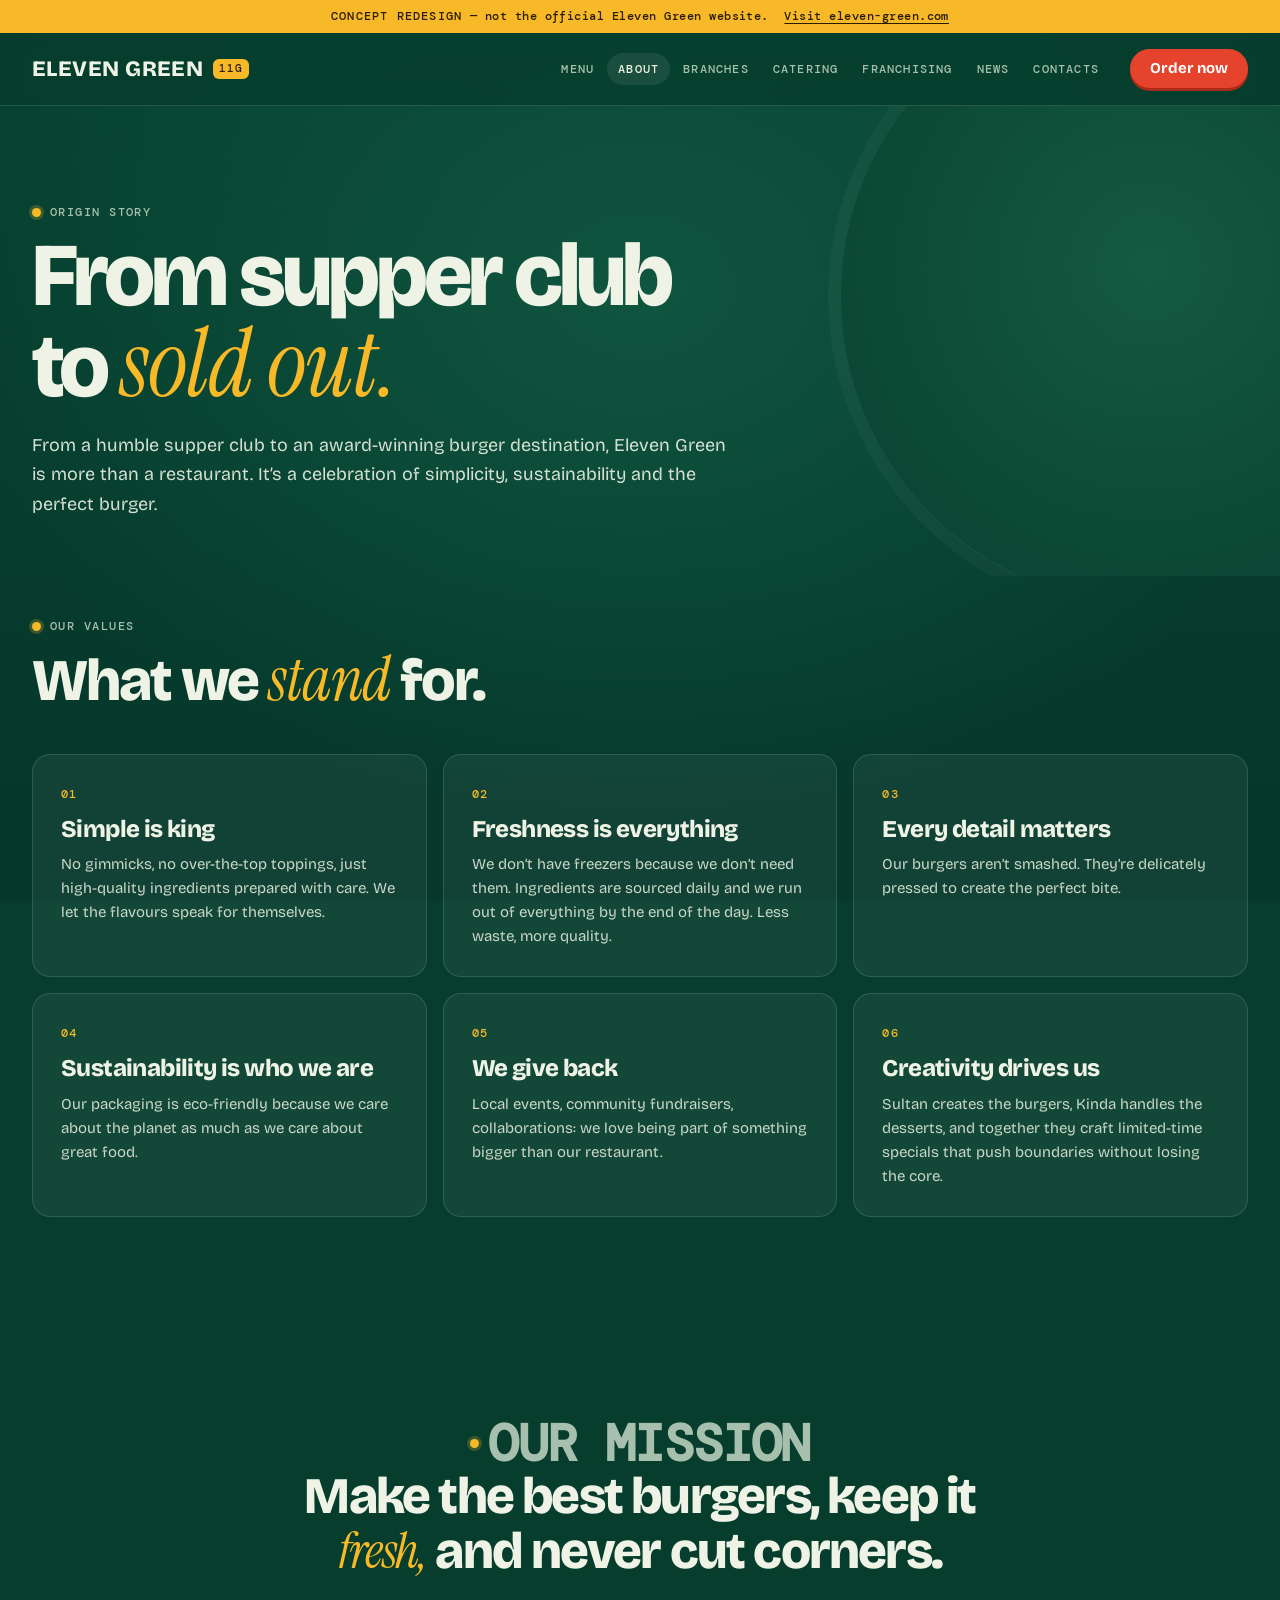
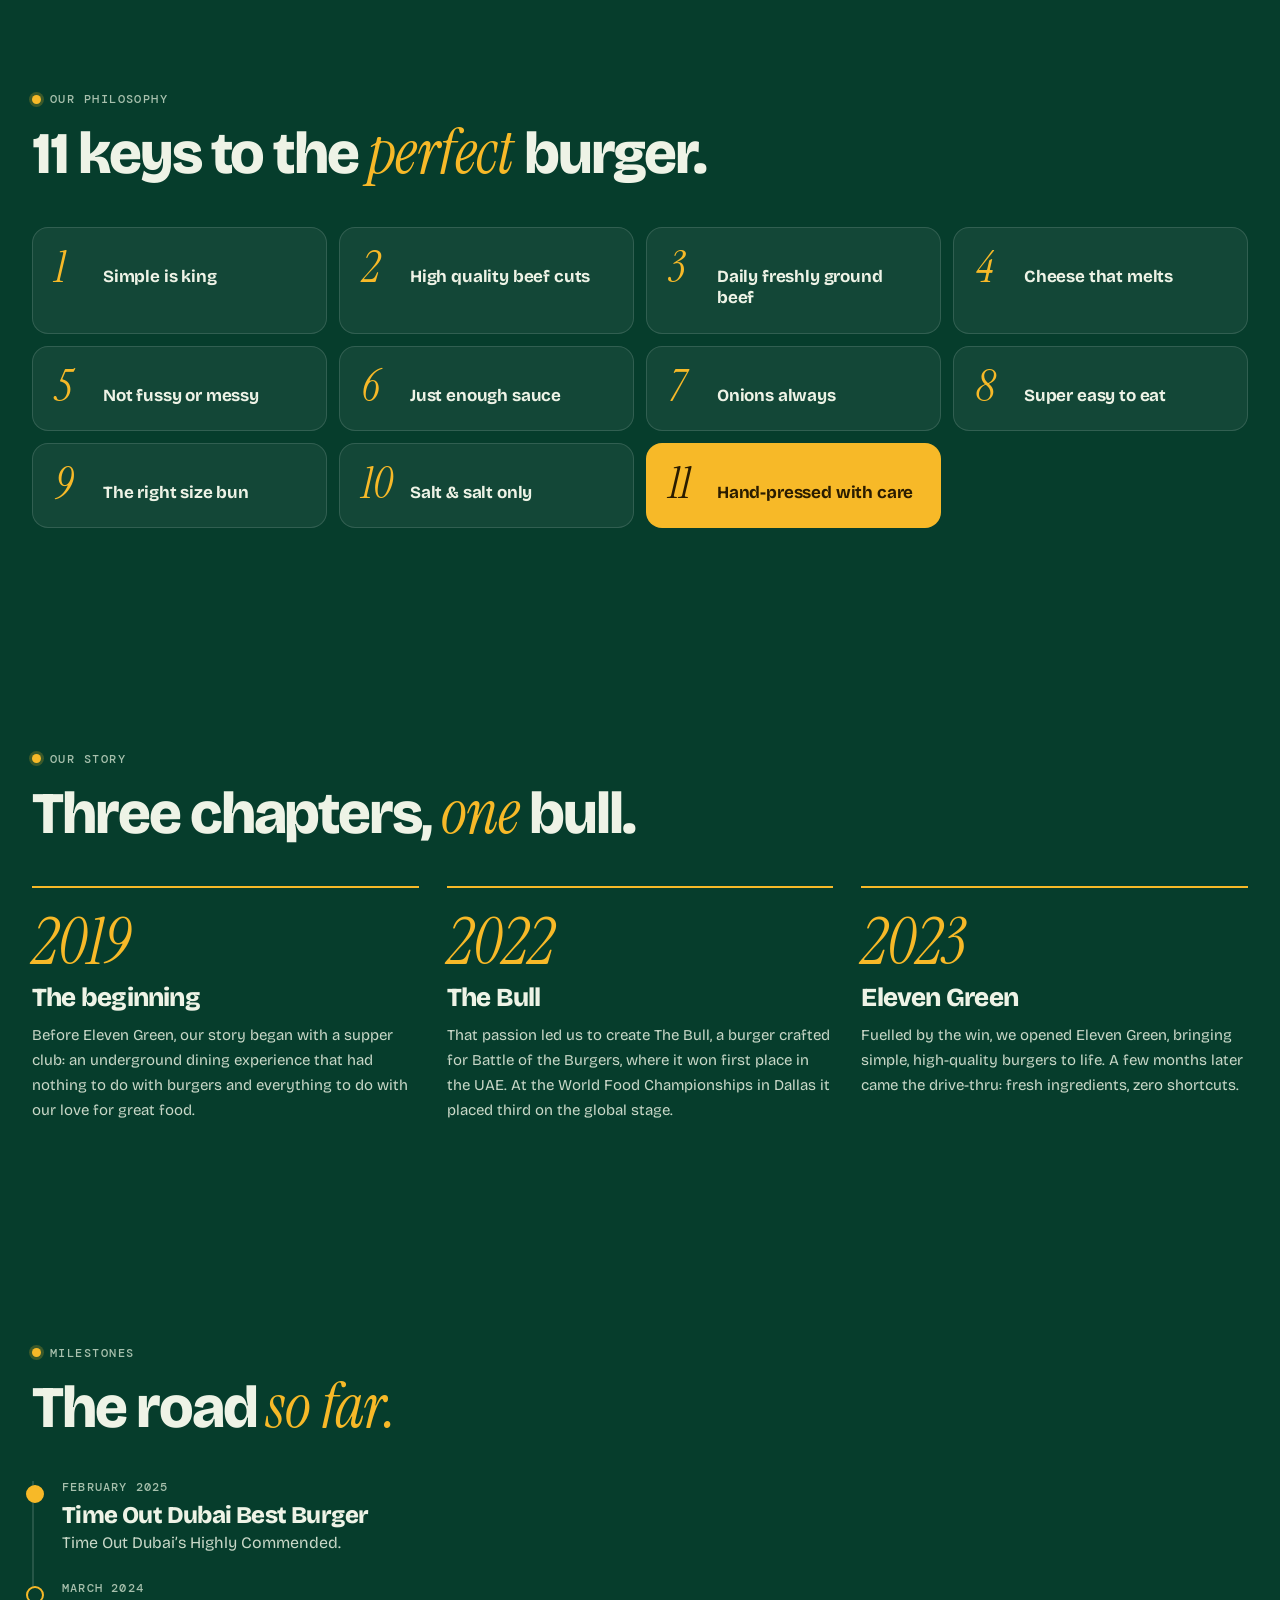
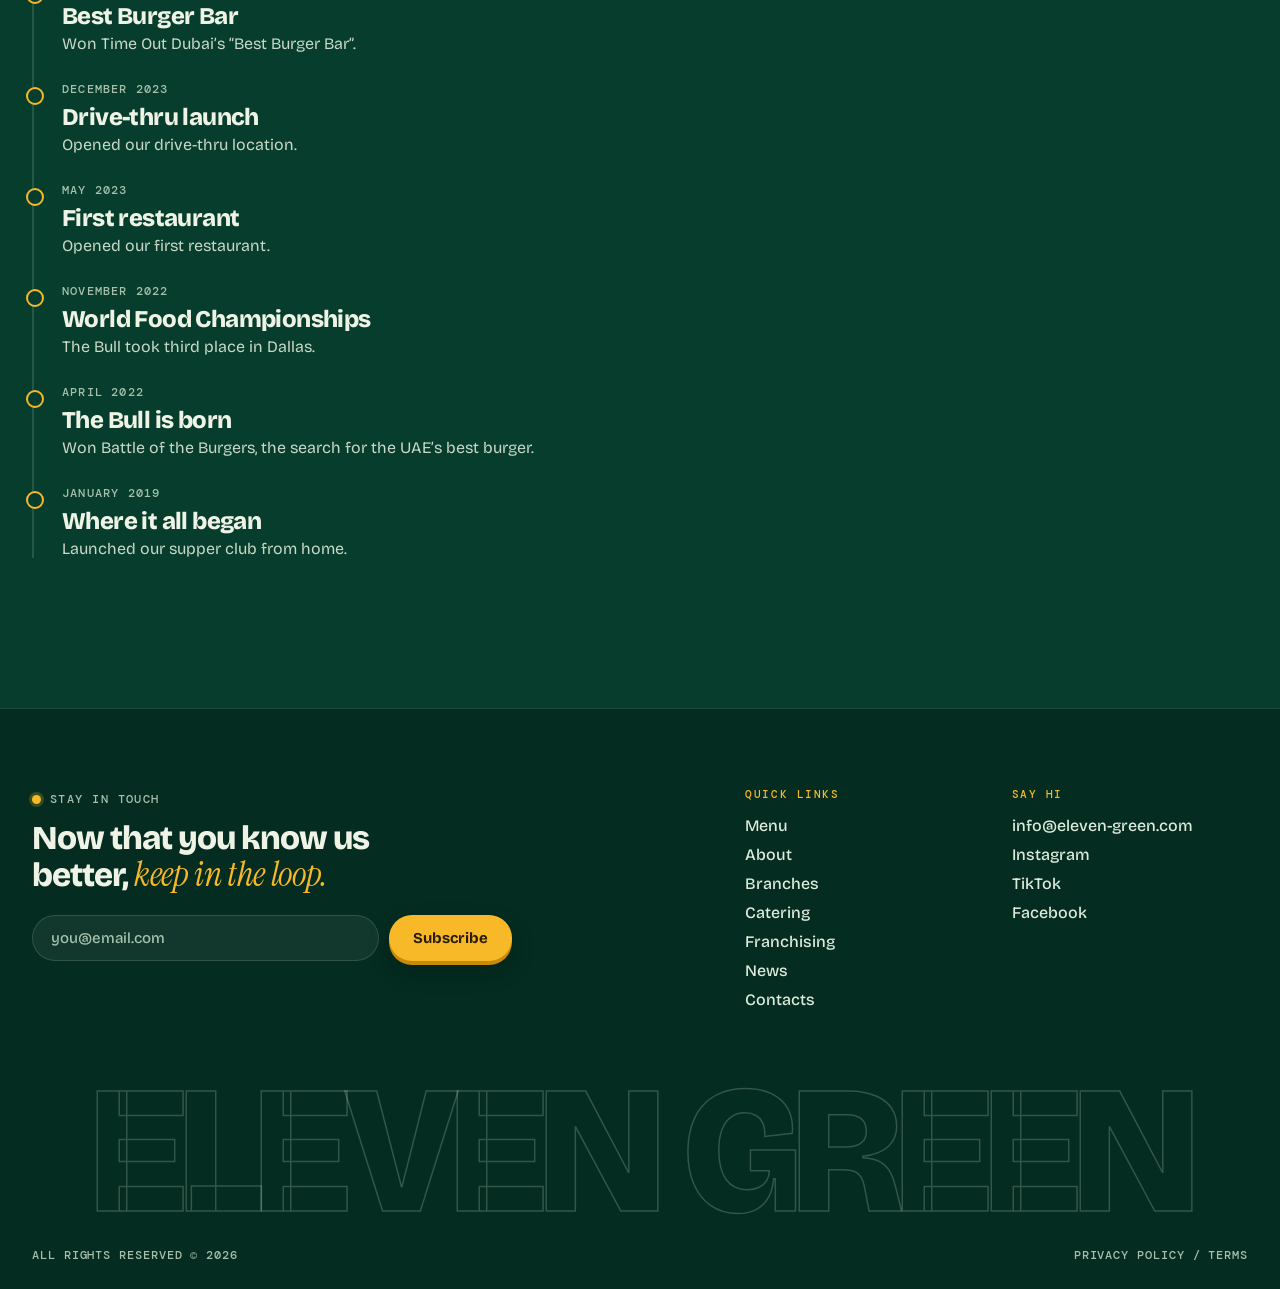
==== about.html @ 7c5ebf5f "Serve Eleven Green at the root, move TRON to /tron Eleven Green concept pages move from /eleven-gree" ====
<!doctype html>
<html lang="en">
<head>
  <meta charset="utf-8" />
  <meta name="viewport" content="width=device-width, initial-scale=1" />
  <meta name="robots" content="noindex, nofollow" />
  <title>About — Eleven Green</title>
  <meta name="description" content="From a humble supper club to an award-winning burger destination: the Eleven Green story, values and milestones." />
  <link rel="preconnect" href="https://fonts.googleapis.com" />
  <link rel="preconnect" href="https://fonts.gstatic.com" crossorigin />
  <link href="https://fonts.googleapis.com/css2?family=Bricolage+Grotesque:opsz,wght@12..96,400;12..96,500;12..96,600;12..96,700;12..96,800&family=DM+Mono:wght@400;500&family=Instrument+Serif:ital@1&display=swap" rel="stylesheet" />
  <link rel="stylesheet" href="css/base.css" />
</head>
<body>
  <header id="site-header"></header>
  <main>
    <section class="page-hero">
      <div class="wrap">
        <p class="eyebrow"><span class="dot"></span>Origin story</p>
        <h1>From supper club <br>to <em>sold out.</em></h1>
        <p class="lede">From a humble supper club to an award-winning burger destination, Eleven Green is more than a restaurant. It’s a celebration of simplicity, sustainability and the perfect burger.</p>
      </div>
    </section>

    <section class="section" style="padding-top:40px">
      <div class="wrap">
        <div class="section-head reveal">
          <div>
            <p class="eyebrow"><span class="dot"></span>Our values</p>
            <h2 class="h2">What we <em>stand</em> for.</h2>
          </div>
        </div>
        <div class="values reveal" data-render="values"></div>
      </div>
    </section>

    <section class="mission reveal" aria-label="Our mission">
      <div class="wrap">
        <p class="eyebrow"><span class="dot"></span>Our mission</p>
        <p>Make the best burgers, keep it <em>fresh,</em> and never cut corners.</p>
      </div>
    </section>

    <section class="section" style="padding-top:20px">
      <div class="wrap">
        <div class="section-head reveal">
          <div>
            <p class="eyebrow"><span class="dot"></span>Our philosophy</p>
            <h2 class="h2">11 keys to the <em>perfect</em> burger.</h2>
          </div>
        </div>
        <ol class="keys reveal" data-render="keys"></ol>
      </div>
    </section>

    <section class="section">
      <div class="wrap">
        <div class="section-head reveal">
          <div>
            <p class="eyebrow"><span class="dot"></span>Our story</p>
            <h2 class="h2">Three chapters, <em>one</em> bull.</h2>
          </div>
        </div>
        <div class="story reveal" data-render="story"></div>
      </div>
    </section>

    <section class="section">
      <div class="wrap">
        <div class="section-head reveal">
          <div>
            <p class="eyebrow"><span class="dot"></span>Milestones</p>
            <h2 class="h2">The road <em>so far.</em></h2>
          </div>
        </div>
        <ol class="timeline reveal" data-render="milestones"></ol>
      </div>
    </section>
  </main>
  <footer id="site-footer"></footer>
  <script src="js/data.js"></script>
  <script src="js/site.js"></script>
</body>
</html>
---- css/base.css ----
/* Eleven Green — shared styles (tokens, chrome, sections, cards, forms) */
:root {
  --bg: #063d2c;
  --bg-deep: #042c20;
  --bg-center: #0f5540;
  --panel: rgba(255, 255, 255, 0.055);
  --panel-line: rgba(255, 255, 255, 0.13);
  --line: rgba(232, 241, 232, 0.14);
  --text: #eef3e6;
  --muted: #a7c0ad;
  --mint: #dcebdc;
  --yellow: #f7b928;
  --yellow-dark: #c98a08;
  --red: #e5432c;
  --red-dark: #a92b18;
  --paper: #f6f1e3;
  --ink: #142019;
  --ink-muted: #6b7268;

  --f-display: 'Bricolage Grotesque', system-ui, sans-serif;
  --f-serif: 'Instrument Serif', Georgia, serif;
  --f-mono: 'DM Mono', ui-monospace, monospace;
}

* { box-sizing: border-box; }
html { scroll-behavior: smooth; scroll-padding-top: 90px; }
html, body { margin: 0; overflow-x: clip; }
body {
  min-height: 100vh;
  font-family: var(--f-display);
  color: var(--text);
  background:
    radial-gradient(1000px 760px at 50% 32%, var(--bg-center) 0%, transparent 70%),
    linear-gradient(180deg, #074231, #05372a);
  background-color: var(--bg);
  background-attachment: fixed;
  -webkit-font-smoothing: antialiased;
}
button { font: inherit; color: inherit; }
p, h1, h2, h3 { margin: 0; }
a { color: inherit; }
em { font-family: var(--f-serif); font-style: italic; font-weight: 400; }
img { max-width: 100%; }
.sr-only { position: absolute; width: 1px; height: 1px; overflow: hidden; clip: rect(0 0 0 0); white-space: nowrap; }
.wrap { max-width: 1320px; margin: 0 auto; padding: 0 32px; }
:focus-visible { outline: 2px solid var(--yellow); outline-offset: 3px; }

/* ---------- buttons ---------- */
.btn {
  display: inline-flex; align-items: center; justify-content: center; gap: 8px;
  border: 0; border-radius: 999px; cursor: pointer; text-decoration: none;
  font-family: var(--f-display); font-weight: 700; font-size: 15px;
  padding: 14px 24px; line-height: 1; white-space: nowrap;
  transition: transform 0.15s ease, box-shadow 0.2s ease, background 0.2s ease, opacity 0.2s;
}
.btn:active { transform: translateY(2px); }
.btn:disabled { opacity: 0.5; cursor: not-allowed; }
.btn-red { background: var(--red); color: #fff; box-shadow: 0 3px 0 var(--red-dark); }
.btn-red:hover { background: #ef5139; }
.btn-yellow { background: var(--yellow); color: #2a1c00; box-shadow: 0 4px 0 var(--yellow-dark), 0 10px 24px rgba(0, 0, 0, 0.2); }
.btn-yellow:hover:not(:disabled) { background: #ffc43f; }
.btn-ghost { background: rgba(0, 0, 0, 0.12); color: var(--text); box-shadow: inset 0 0 0 1.5px rgba(238, 243, 230, 0.28); }
.btn-ghost:hover { box-shadow: inset 0 0 0 1.5px var(--text); }
.btn-ghost-dark { background: transparent; color: var(--ink); box-shadow: inset 0 0 0 1.5px rgba(20, 32, 25, 0.22); }
.btn-ghost-dark:hover { box-shadow: inset 0 0 0 1.5px var(--ink); }

/* ---------- concept notice ---------- */
.concept-bar {
  background: var(--yellow); color: #2a1c00; text-align: center;
  font: 500 12px/1.4 var(--f-mono); letter-spacing: 0.04em; padding: 8px 16px;
}
.concept-bar strong { font-weight: 500; text-transform: uppercase; letter-spacing: 0.1em; }
.concept-bar a { color: inherit; margin-left: 8px; text-underline-offset: 3px; }

/* ---------- header ---------- */
.site-header {
  position: sticky; top: 0; z-index: 40;
  background: rgba(6, 61, 44, 0.82);
  backdrop-filter: blur(12px); -webkit-backdrop-filter: blur(12px);
  border-bottom: 1px solid var(--line);
}
.site-header .wrap { display: flex; align-items: center; gap: 20px; height: 72px; max-width: 1440px; }
.brand {
  display: inline-flex; align-items: center; gap: 10px;
  font-weight: 800; font-size: 22px; letter-spacing: 0.02em; text-decoration: none; color: var(--text); white-space: nowrap;
}
.brand small {
  font: 500 10.5px/1 var(--f-mono); letter-spacing: 0.08em; color: #2a1c00;
  background: var(--yellow); padding: 5px 6px; border-radius: 6px;
}
.nav { display: flex; align-items: center; gap: 2px; margin-left: auto; }
.nav a:not(.btn) {
  font: 500 12px/1 var(--f-mono); letter-spacing: 0.1em; text-transform: uppercase; text-decoration: none;
  color: var(--muted); padding: 10px 11px; border-radius: 999px; transition: color 0.15s, background 0.15s;
}
.nav a:not(.btn):hover, .nav a[aria-current="page"] { color: var(--text); background: rgba(255, 255, 255, 0.08); }
.nav .nav-cta { display: none; }
.head-cta { padding: 12px 20px; }
.menu-toggle { display: none; }

/* ---------- section scaffolding ---------- */
.section { padding: 110px 0; position: relative; }
.section.tight { padding: 72px 0; }
.section-head { display: flex; justify-content: space-between; align-items: end; gap: 32px; margin-bottom: 44px; flex-wrap: wrap; }
.eyebrow {
  display: inline-flex; align-items: center; gap: 9px; margin-bottom: 16px;
  font: 500 12px/1 var(--f-mono); letter-spacing: 0.12em; text-transform: uppercase; color: var(--muted);
}
.dot { width: 9px; height: 9px; border-radius: 50%; background: var(--yellow); box-shadow: 0 0 0 3px rgba(247, 185, 40, 0.22); flex: none; }
.h2 { font-weight: 800; font-size: clamp(38px, 4.6vw, 68px); line-height: 0.98; letter-spacing: -0.035em; }
.h2 em, .h3 em, .page-hero h1 em { color: var(--yellow); letter-spacing: -0.01em; font-size: 1.06em; }
.h3 { font-weight: 800; font-size: clamp(26px, 2.6vw, 36px); line-height: 1.05; letter-spacing: -0.03em; }
.lede { color: #d4e0d2; font-size: 17px; line-height: 1.65; max-width: 58ch; }
.link-arrow { font: 500 13px/1 var(--f-mono); letter-spacing: 0.08em; text-transform: uppercase; color: var(--yellow); text-decoration: none; }
.link-arrow:hover { text-decoration: underline; text-underline-offset: 4px; }

/* page hero (inner pages) */
.page-hero { position: relative; padding: 96px 0 56px; overflow: hidden; }
.page-hero::before {
  content: ""; position: absolute; right: -180px; top: -120px; width: 620px; aspect-ratio: 1; border-radius: 50%;
  background: radial-gradient(circle at 50% 45%, #145a43, #0b4734 70%);
  box-shadow: 0 0 0 12px rgba(255, 255, 255, 0.03), inset 0 0 0 1px rgba(255, 255, 255, 0.06);
  z-index: -1;
}
.page-hero h1 { font-weight: 800; font-size: clamp(48px, 7vw, 104px); line-height: 0.94; letter-spacing: -0.045em; margin-bottom: 22px; }
.page-hero .lede { font-size: 18px; }
.page-hero .actions-row { margin-top: 30px; }
.actions-row { display: flex; gap: 12px; flex-wrap: wrap; }

/* ---------- paper / receipt ---------- */
.paper { background: var(--paper); color: var(--ink); border-radius: 18px; box-shadow: 0 18px 40px rgba(0, 0, 0, 0.28); }
.receipt-edge, .paper.receipt {
  --zz: 9px; border-radius: 4px 4px 0 0; padding-bottom: calc(26px + var(--zz)) !important;
  -webkit-mask: conic-gradient(from -45deg at bottom, #0000, #000 1deg 89deg, #0000 90deg) 50% / calc(2 * var(--zz)) 100%;
  mask: conic-gradient(from -45deg at bottom, #0000, #000 1deg 89deg, #0000 90deg) 50% / calc(2 * var(--zz)) 100%;
  box-shadow: none; filter: drop-shadow(0 16px 26px rgba(0, 0, 0, 0.3));
}
.tilt-0 { transform: rotate(-1.2deg); }
.tilt-1 { transform: rotate(0.8deg); }
.tilt-2 { transform: rotate(-0.4deg); }

/* signature cards (home) */
.sig-grid { display: grid; grid-template-columns: repeat(3, 1fr); gap: 28px; }
.sig { padding: 28px 26px 24px; display: flex; flex-direction: column; gap: 12px; transition: transform 0.25s ease; }
.sig:hover { transform: rotate(0deg) translateY(-4px); }
.sig-tag { font: 500 11px/1 var(--f-mono); letter-spacing: 0.12em; text-transform: uppercase; color: var(--red); }
.sig h3 { font-weight: 800; font-size: 34px; letter-spacing: -0.035em; line-height: 1; }
.sig-desc { font: 400 13px/1.6 var(--f-mono); color: #4c5249; flex: 1; }
.sig-foot { display: flex; justify-content: space-between; align-items: baseline; border-top: 1.5px dashed rgba(20, 32, 25, 0.25); padding-top: 14px; }
.sig-foot strong { font-weight: 800; font-size: 26px; letter-spacing: -0.02em; }
.sig-foot a { font: 500 12px/1 var(--f-mono); letter-spacing: 0.08em; text-transform: uppercase; color: var(--red); text-decoration: none; }

/* home menu (tabs + cards) */
.mh-tabs { display: flex; gap: 8px; flex-wrap: wrap; margin-bottom: 26px; }
.mh-tabs .chip { cursor: pointer; background: none; border: 0; color: var(--text); }
.mh-tabs .chip.is-active { background: var(--yellow); color: #2a1c00; }
.mh-count { opacity: 0.55; margin-left: 4px; }
.mh-grid { display: grid; grid-template-columns: repeat(3, 1fr); gap: 18px; }
.mh-grid[hidden] { display: none; }
.mh-item { padding: 24px 24px 20px; display: flex; flex-direction: column; gap: 10px; animation: mh-in 0.35s ease both; }
.mh-item:nth-child(2) { animation-delay: 0.04s; } .mh-item:nth-child(3) { animation-delay: 0.08s; } .mh-item:nth-child(n+4) { animation-delay: 0.12s; }
@keyframes mh-in { from { opacity: 0; transform: translateY(10px); } }
.mh-item h3 { font-weight: 800; font-size: 24px; letter-spacing: -0.03em; line-height: 1.05; text-transform: uppercase; }
.mh-desc { font: 400 12.5px/1.6 var(--f-mono); color: #4c5249; flex: 1; }
.mh-foot { display: flex; justify-content: space-between; align-items: center; gap: 10px; margin-top: auto; border-top: 1.5px dashed rgba(20, 32, 25, 0.22); padding-top: 12px; }
.mh-foot strong { font-weight: 800; font-size: 22px; letter-spacing: -0.02em; }
.mh-build {
  font: 500 11.5px/1 var(--f-mono); letter-spacing: 0.08em; text-transform: uppercase; cursor: pointer;
  background: var(--ink); color: var(--paper); border: 0; border-radius: 999px; padding: 9px 13px;
}
.mh-build:hover { background: var(--red); }

/* 11 keys */
.keys { list-style: none; padding: 0; margin: 0; display: grid; grid-template-columns: repeat(4, 1fr); gap: 12px; }
.keys li {
  display: flex; align-items: baseline; gap: 14px; padding: 22px 22px 24px;
  background: var(--panel); border: 1px solid var(--panel-line); border-radius: 16px;
  transition: background 0.2s, transform 0.2s;
}
.keys li:hover { background: rgba(255, 255, 255, 0.09); transform: translateY(-2px); }
.k-no { font: italic 400 44px/0.8 var(--f-serif); color: var(--yellow); min-width: 34px; }
.k-t { font-weight: 700; font-size: 17px; line-height: 1.25; letter-spacing: -0.01em; }
.keys li:last-child { grid-column: span 1; background: var(--yellow); color: #2a1c00; border-color: transparent; }
.keys li:last-child .k-no { color: #2a1c00; }

/* branches */
.branches { display: grid; grid-template-columns: repeat(3, 1fr); gap: 18px; }
.branch {
  display: flex; flex-direction: column; gap: 10px; padding: 24px;
  background: var(--panel); border: 1px solid var(--panel-line); border-radius: 18px;
}
.branch-top { display: flex; justify-content: space-between; align-items: center; gap: 10px; }
.b-city { font: 500 11px/1 var(--f-mono); letter-spacing: 0.12em; text-transform: uppercase; color: var(--muted); }
.status {
  display: inline-flex; align-items: center; gap: 7px;
  font: 500 11px/1 var(--f-mono); letter-spacing: 0.04em; color: #ffb4a6;
  padding: 6px 9px; border-radius: 999px; background: rgba(229, 67, 44, 0.14);
}
.status::before { content: ""; width: 7px; height: 7px; border-radius: 50%; background: currentColor; }
.status.is-open { color: #9ff0b6; background: rgba(76, 217, 120, 0.13); }
.b-name { font-weight: 800; font-size: 30px; letter-spacing: -0.035em; line-height: 1; }
.b-addr { color: #c9d8c8; font-size: 14px; line-height: 1.55; }
.b-flag { font: 500 11.5px/1 var(--f-mono); letter-spacing: 0.06em; color: var(--yellow); text-transform: uppercase; }
.b-actions { display: flex; gap: 10px; margin-top: auto; padding-top: 8px; }
.b-actions .btn { padding: 11px 18px; font-size: 14px; }
.hours { border-top: 1px dashed var(--panel-line); padding-top: 10px; }
.hours summary { cursor: pointer; font: 500 12px/1.4 var(--f-mono); letter-spacing: 0.06em; text-transform: uppercase; color: var(--muted); }
.hours table { width: 100%; border-collapse: collapse; margin-top: 10px; font: 400 13px/1 var(--f-mono); }
.hours th, .hours td { padding: 6px 0; border-bottom: 1px solid rgba(255, 255, 255, 0.06); }
.hours th { text-align: left; font-weight: 400; color: var(--muted); }
.hours td { text-align: right; }

/* awards strip */
.awards { display: grid; grid-template-columns: repeat(4, 1fr); border-top: 1px solid var(--line); border-bottom: 1px solid var(--line); }
.award { padding: 30px 24px; border-left: 1px solid var(--line); }
.award:first-child { border-left: 0; }
.award p { font: 500 11px/1 var(--f-mono); letter-spacing: 0.12em; text-transform: uppercase; color: var(--muted); margin-bottom: 10px; }
.award h3 { font-weight: 800; font-size: 22px; line-height: 1.1; letter-spacing: -0.02em; }
.award h3 em { color: var(--yellow); }

/* news */
.news-grid { display: grid; grid-template-columns: repeat(4, 1fr); gap: 16px; }
.news-card {
  display: flex; flex-direction: column; gap: 12px; padding: 24px; text-decoration: none;
  background: var(--paper); color: var(--ink); border-radius: 16px; transition: transform 0.2s ease, box-shadow 0.2s ease;
}
.news-card:hover { transform: translateY(-4px) rotate(-0.6deg); box-shadow: 0 18px 30px rgba(0, 0, 0, 0.3); }
.n-meta { font: 500 11px/1.4 var(--f-mono); letter-spacing: 0.08em; text-transform: uppercase; color: var(--red); }
.news-card h3 { font-weight: 800; font-size: 22px; line-height: 1.1; letter-spacing: -0.025em; }
.news-card p:not(.n-meta) { font-size: 14px; line-height: 1.55; color: #4c5249; flex: 1; }
.n-more { font: 500 12px/1 var(--f-mono); letter-spacing: 0.08em; text-transform: uppercase; }

/* about: values, story, milestones */
.values { display: grid; grid-template-columns: repeat(3, 1fr); gap: 16px; }
.value { padding: 28px; background: var(--panel); border: 1px solid var(--panel-line); border-radius: 18px; }
.v-no { font: 500 12px/1 var(--f-mono); color: var(--yellow); letter-spacing: 0.1em; }
.value h3 { font-weight: 800; font-size: 24px; letter-spacing: -0.025em; margin: 14px 0 10px; line-height: 1.1; }
.value p { color: #c9d8c8; font-size: 15px; line-height: 1.6; }
.mission { text-align: center; padding: 90px 0; }
.mission p { font-weight: 800; font-size: clamp(30px, 4vw, 56px); line-height: 1.05; letter-spacing: -0.035em; max-width: 22ch; margin: 0 auto; }
.mission p em { color: var(--yellow); }
.story { display: grid; grid-template-columns: repeat(3, 1fr); gap: 28px; }
.chapter { padding-top: 22px; border-top: 2px solid var(--yellow); }
.c-year { font: italic 400 64px/1 var(--f-serif); color: var(--yellow); margin-bottom: 8px; }
.chapter h3 { font-weight: 800; font-size: 26px; letter-spacing: -0.03em; margin-bottom: 10px; }
.chapter p:not(.c-year) { color: #c9d8c8; font-size: 15px; line-height: 1.65; }
.timeline { list-style: none; margin: 0; padding: 0 0 0 28px; border-left: 2px solid var(--panel-line); display: grid; gap: 30px; max-width: 760px; }
.timeline li { position: relative; }
.timeline li::before {
  content: ""; position: absolute; left: -36px; top: 4px; width: 14px; height: 14px; border-radius: 50%;
  background: var(--bg); border: 2px solid var(--yellow);
}
.timeline li:first-child::before { background: var(--yellow); }
.m-date { font: 500 12px/1 var(--f-mono); letter-spacing: 0.1em; text-transform: uppercase; color: var(--muted); margin-bottom: 8px; }
.timeline h3 { font-weight: 800; font-size: 24px; letter-spacing: -0.025em; margin-bottom: 4px; }
.timeline p:not(.m-date) { color: #c9d8c8; }

/* menu page */
.chips {
  position: sticky; top: 72px; z-index: 30; display: flex; gap: 8px; overflow-x: auto; scrollbar-width: none;
  padding: 14px 0; margin-bottom: 30px; background: linear-gradient(180deg, rgba(6, 61, 44, 0.95) 70%, transparent);
}
.chip {
  flex: none; font: 500 12px/1 var(--f-mono); letter-spacing: 0.1em; text-transform: uppercase; text-decoration: none;
  padding: 11px 16px; border-radius: 999px; color: var(--text); box-shadow: inset 0 0 0 1.5px var(--panel-line);
}
.chip:hover { box-shadow: inset 0 0 0 1.5px var(--text); }
.chip.is-active { background: var(--yellow); color: #2a1c00; box-shadow: none; }
.menu-grid { columns: 2; column-gap: 34px; }
.m-cat { break-inside: avoid; padding: 30px 30px 0; margin: 0 0 40px; display: block; }
.m-cat header { text-align: center; border-bottom: 1.5px dashed rgba(20, 32, 25, 0.25); padding-bottom: 16px; margin-bottom: 8px; }
.m-kick { font: 500 11px/1 var(--f-mono); letter-spacing: 0.14em; color: var(--ink-muted); margin-bottom: 8px; }
.m-cat h2 { font-weight: 800; font-size: 40px; letter-spacing: -0.035em; }
.m-cat ul { list-style: none; margin: 0; padding: 0; }
.m-cat li { padding: 14px 0; border-bottom: 1px solid rgba(20, 32, 25, 0.08); }
.m-cat li:last-child { border-bottom: 0; }
.m-row { display: flex; align-items: baseline; gap: 10px; }
.m-name { font-weight: 800; font-size: 19px; letter-spacing: -0.02em; text-transform: uppercase; }
.m-dots { flex: 1; border-bottom: 2px dotted rgba(20, 32, 25, 0.3); transform: translateY(-4px); }
.m-price { font: 500 14px/1 var(--f-mono); white-space: nowrap; }
.m-desc { font: 400 12.5px/1.6 var(--f-mono); color: #596057; margin-top: 6px; max-width: 46ch; }

/* split blocks (catering / franchise) */
.split { display: grid; grid-template-columns: 1fr 1fr; gap: 22px; }
.offer { padding: 34px; background: var(--panel); border: 1px solid var(--panel-line); border-radius: 20px; display: flex; flex-direction: column; gap: 14px; }
.offer .o-kick { font: 500 12px/1 var(--f-mono); letter-spacing: 0.12em; text-transform: uppercase; color: var(--yellow); }
.offer h3 { font-weight: 800; font-size: 36px; letter-spacing: -0.035em; line-height: 1; }
.offer p { color: #c9d8c8; line-height: 1.65; }
.ticks { list-style: none; padding: 0; margin: 6px 0 0; display: grid; gap: 10px; }
.ticks li { display: flex; gap: 10px; align-items: baseline; font-weight: 600; }
.ticks li::before { content: "✓"; color: var(--yellow); font-weight: 800; }

.offer h3 em { color: var(--yellow); }
.m-kicker { font-family: var(--f-mono); font-size: 12px; letter-spacing: 0.14em; color: var(--red); margin-bottom: 6px; }

/* forms (paper) */
.form-card { padding: 38px 36px; max-width: 860px; margin: 0 auto; }
.form-card h2 { font-weight: 800; font-size: 40px; letter-spacing: -0.035em; line-height: 1; }
.form-card .f-intro { color: #4c5249; margin: 10px 0 26px; }
.form-grid { display: grid; grid-template-columns: 1fr 1fr; gap: 16px; }
.form-grid .full { grid-column: 1 / -1; }
.form-grid fieldset { grid-column: 1 / -1; border: 0; padding: 18px 0 0; margin: 0; border-top: 1.5px dashed rgba(20, 32, 25, 0.22); display: grid; grid-template-columns: 1fr 1fr; gap: 16px; }
.form-grid legend { font: 500 12px/1 var(--f-mono); letter-spacing: 0.12em; text-transform: uppercase; color: var(--red); padding: 0 0 12px; }
.field { display: flex; flex-direction: column; gap: 7px; font: 500 11px/1.2 var(--f-mono); letter-spacing: 0.08em; text-transform: uppercase; color: var(--ink-muted); }
.field small { text-transform: none; letter-spacing: 0; font-size: 11.5px; color: #7d8379; }
.field input, .field select, .field textarea {
  font: 500 15px/1.3 var(--f-display); color: var(--ink); background: #fff; text-transform: none; letter-spacing: 0;
  border: 1.5px solid rgba(20, 32, 25, 0.16); border-radius: 12px; padding: 12px 14px; width: 100%;
}
.field textarea { min-height: 120px; resize: vertical; }
.field input:focus, .field select:focus, .field textarea:focus { outline: none; border-color: var(--red); box-shadow: 0 0 0 3px rgba(229, 67, 44, 0.16); }
.form-actions { margin-top: 24px; display: flex; gap: 12px; align-items: center; flex-wrap: wrap; }
.form-note { font: 400 12px/1.5 var(--f-mono); color: var(--ink-muted); }
.form-done {
  font-weight: 700; font-size: 18px; line-height: 1.5; padding: 18px 20px; border-radius: 14px;
  background: rgba(76, 217, 120, 0.14); color: inherit; border: 1.5px solid rgba(76, 217, 120, 0.4);
}
.paper .form-done { background: #e3f3e2; border-color: #9ed3a2; }

/* contact */
.contact-grid { display: grid; grid-template-columns: 0.8fr 1.2fr; gap: 40px; align-items: start; }
.contact-info { display: grid; gap: 28px; }
.contact-info .big { font-weight: 800; font-size: clamp(24px, 2.6vw, 34px); letter-spacing: -0.03em; text-decoration: none; }
.contact-info .big:hover { color: var(--yellow); }
.socials { display: flex; gap: 10px; flex-wrap: wrap; }
.privacy { color: var(--muted); font-size: 13.5px; line-height: 1.65; }

/* ---------- footer ---------- */
.site-footer { background: var(--bg-deep); border-top: 1px solid var(--line); padding: 80px 0 28px; margin-top: 40px; overflow: hidden; }
.f-top { display: grid; grid-template-columns: 1.3fr 1fr; gap: 60px; }
.f-sub .h3 { max-width: 18ch; margin-bottom: 22px; }
.inline-form { display: flex; gap: 10px; max-width: 480px; }
.inline-form input {
  flex: 1; min-width: 0; font: 500 15px var(--f-display); color: var(--text);
  background: rgba(255, 255, 255, 0.06); border: 1.5px solid var(--panel-line); border-radius: 999px; padding: 13px 18px;
}
.inline-form input::placeholder { color: var(--muted); }
.inline-form input:focus { outline: none; border-color: var(--yellow); }
.f-cols { display: grid; grid-template-columns: 1fr 1fr; gap: 30px; }
.f-label { font: 500 11px/1 var(--f-mono); letter-spacing: 0.14em; text-transform: uppercase; color: var(--yellow); margin-bottom: 16px; }
.f-cols ul { list-style: none; margin: 0; padding: 0; display: grid; gap: 10px; }
.f-cols a { text-decoration: none; color: var(--mint); font-weight: 500; }
.f-cols a:hover { color: var(--yellow); }
.f-word {
  font-weight: 800; font-size: clamp(64px, 14.2vw, 220px); letter-spacing: -0.05em; line-height: 0.8;
  color: transparent; -webkit-text-stroke: 1.5px rgba(220, 235, 220, 0.22); white-space: nowrap;
  margin: 70px 0 26px; text-align: center;
}
.f-bottom { display: flex; justify-content: space-between; gap: 20px; font: 500 11.5px/1 var(--f-mono); letter-spacing: 0.08em; text-transform: uppercase; color: var(--muted); flex-wrap: wrap; }
.f-bottom a { text-decoration: none; }
.f-bottom a:hover { color: var(--text); }

/* reveal */
.reveal { opacity: 0; transform: translateY(18px); transition: opacity 0.6s ease, transform 0.6s ease; }
.reveal.in { opacity: 1; transform: none; }

/* ---------- responsive ---------- */
@media (max-width: 1180px) {
  .nav a:not(.btn) { padding: 10px 8px; letter-spacing: 0.06em; }
  .keys { grid-template-columns: repeat(3, 1fr); }
  .news-grid { grid-template-columns: repeat(2, 1fr); }
  .awards { grid-template-columns: repeat(2, 1fr); }
  .award:nth-child(3) { border-left: 0; }
  .award:nth-child(n+3) { border-top: 1px solid var(--line); }
}
@media (max-width: 980px) {
  .menu-toggle {
    display: inline-flex; flex-direction: column; justify-content: center; gap: 6px; margin-left: 4px;
    width: 46px; height: 46px; border-radius: 50%; border: 0; cursor: pointer;
    background: rgba(255, 255, 255, 0.08);
  }
  .menu-toggle span { display: block; width: 18px; height: 2px; margin: 0 auto; background: var(--text); border-radius: 2px; transition: transform 0.25s; }
  .nav-open .menu-toggle span:first-child { transform: translateY(4px) rotate(45deg); }
  .nav-open .menu-toggle span:last-child { transform: translateY(-4px) rotate(-45deg); }
  .head-cta { margin-left: auto; }
  .nav {
    position: fixed; inset: 72px 0 auto 0; margin: 0; flex-direction: column; align-items: stretch; gap: 0;
    background: var(--bg-deep); border-bottom: 1px solid var(--line); padding: 10px 16px 22px;
    transform: translateY(-8px); opacity: 0; visibility: hidden; transition: opacity 0.2s, transform 0.2s, visibility 0.2s;
  }
  .nav-open .nav { transform: none; opacity: 1; visibility: visible; }
  .nav a:not(.btn) { font: 800 26px/1 var(--f-display); letter-spacing: -0.02em; text-transform: none; padding: 14px 6px; border-radius: 10px; color: var(--text); }

  .sig-grid, .branches, .values, .story, .mh-grid { grid-template-columns: 1fr 1fr; }
  .split, .contact-grid, .f-top { grid-template-columns: 1fr; }
  .menu-grid { columns: 1; }
}
@media (max-width: 640px) {
  .wrap { padding: 0 16px; }
  .site-header .wrap { padding: 0 16px; gap: 10px; }
  .brand { font-size: 18px; }
  .brand small { display: none; }
  .head-cta { padding: 11px 14px; font-size: 14px; }
  .section { padding: 72px 0; }
  .page-hero { padding: 64px 0 36px; }
  .page-hero::before { width: 420px; right: -220px; top: -140px; }
  .sig-grid, .branches, .values, .story, .news-grid, .keys, .mh-grid { grid-template-columns: 1fr; }
  .mh-tabs { flex-wrap: nowrap; overflow-x: auto; scrollbar-width: none; margin: 0 -16px 22px; padding: 0 16px; }
  .keys li { padding: 16px 18px; }
  .awards { grid-template-columns: 1fr; }
  .award { border-left: 0 !important; border-top: 1px solid var(--line); }
  .award:first-child { border-top: 0; }
  .m-cat { padding: 24px 18px 0; }
  .m-name { font-size: 16px; }
  .form-card { padding: 28px 18px; }
  .form-grid, .form-grid fieldset { grid-template-columns: 1fr; }
  .inline-form { flex-direction: column; }
  .f-cols { grid-template-columns: 1fr 1fr; }
  .tilt-0, .tilt-1, .tilt-2 { transform: none; }
}
@media (prefers-reduced-motion: reduce) {
  *, *::before, *::after { animation-duration: 0.01ms !important; animation-iteration-count: 1 !important; transition-duration: 0.01ms !important; scroll-behavior: auto !important; }
  .reveal { opacity: 1; transform: none; }
}
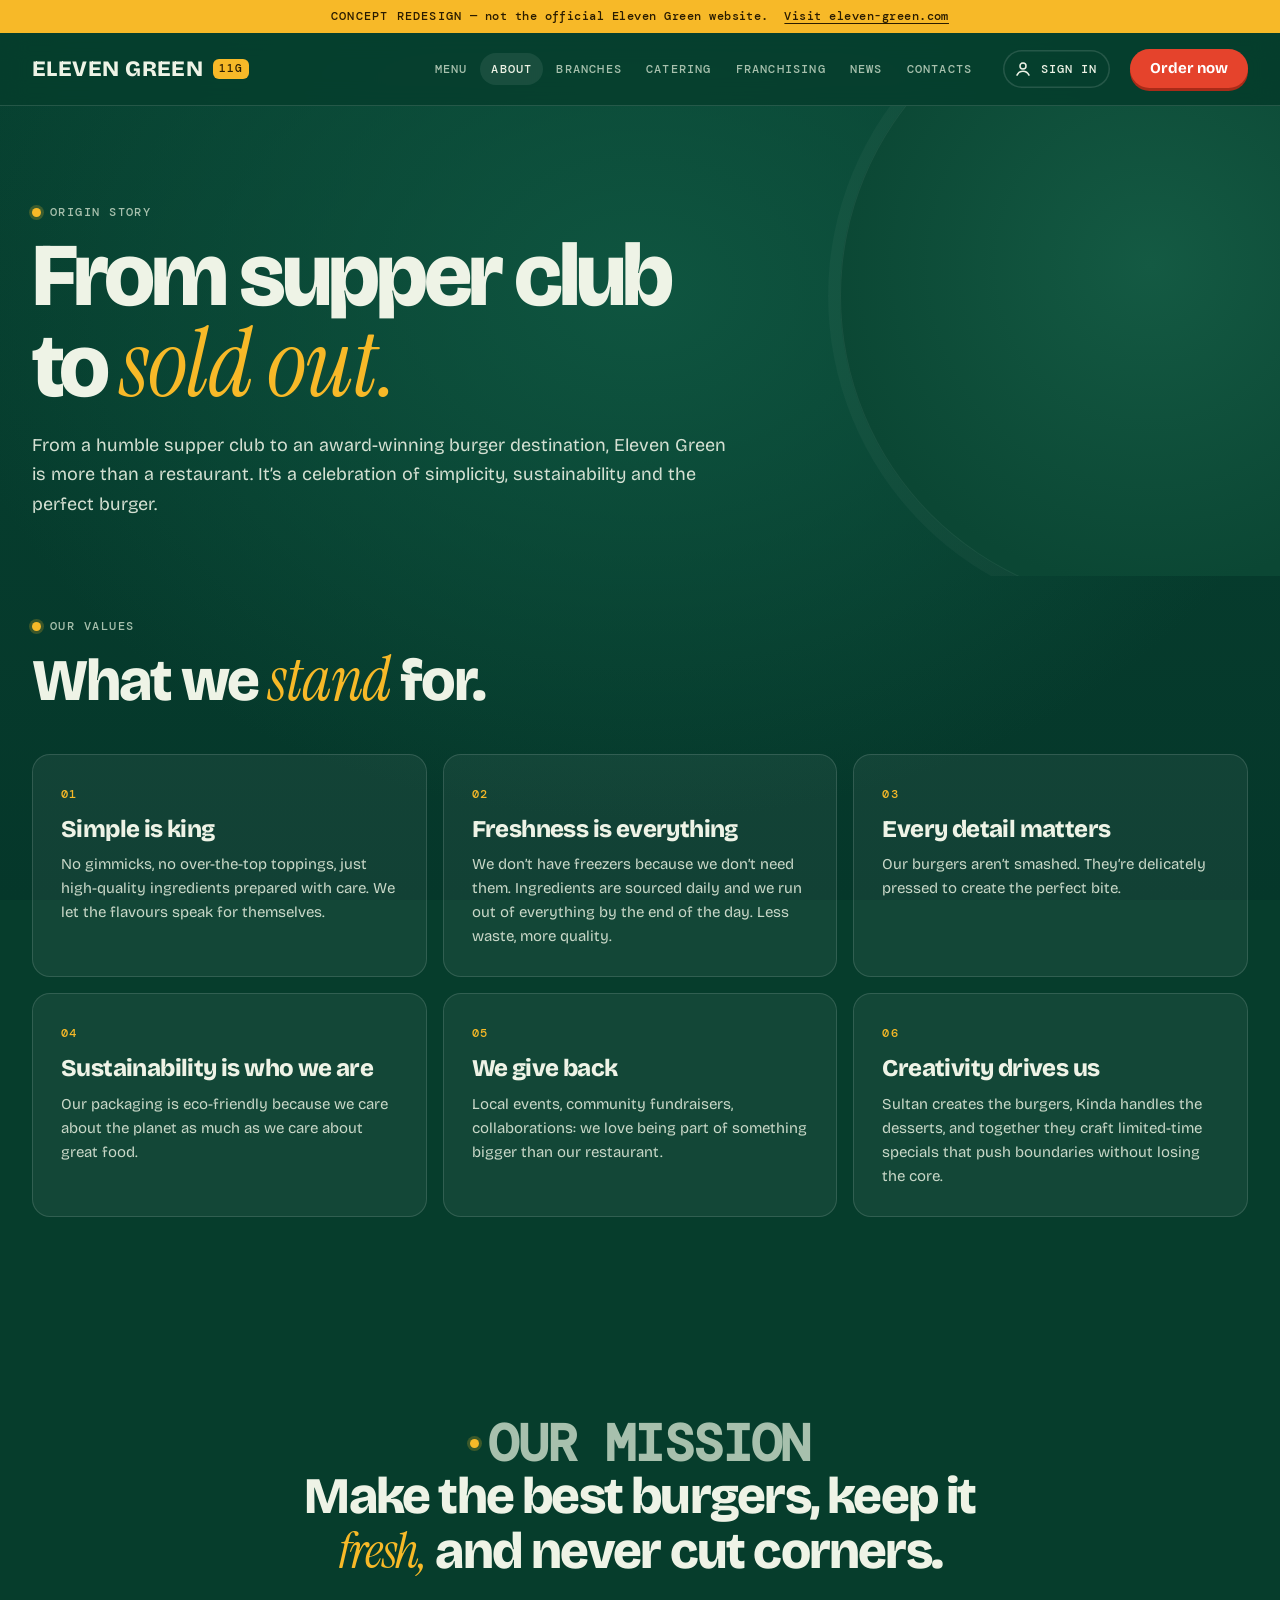
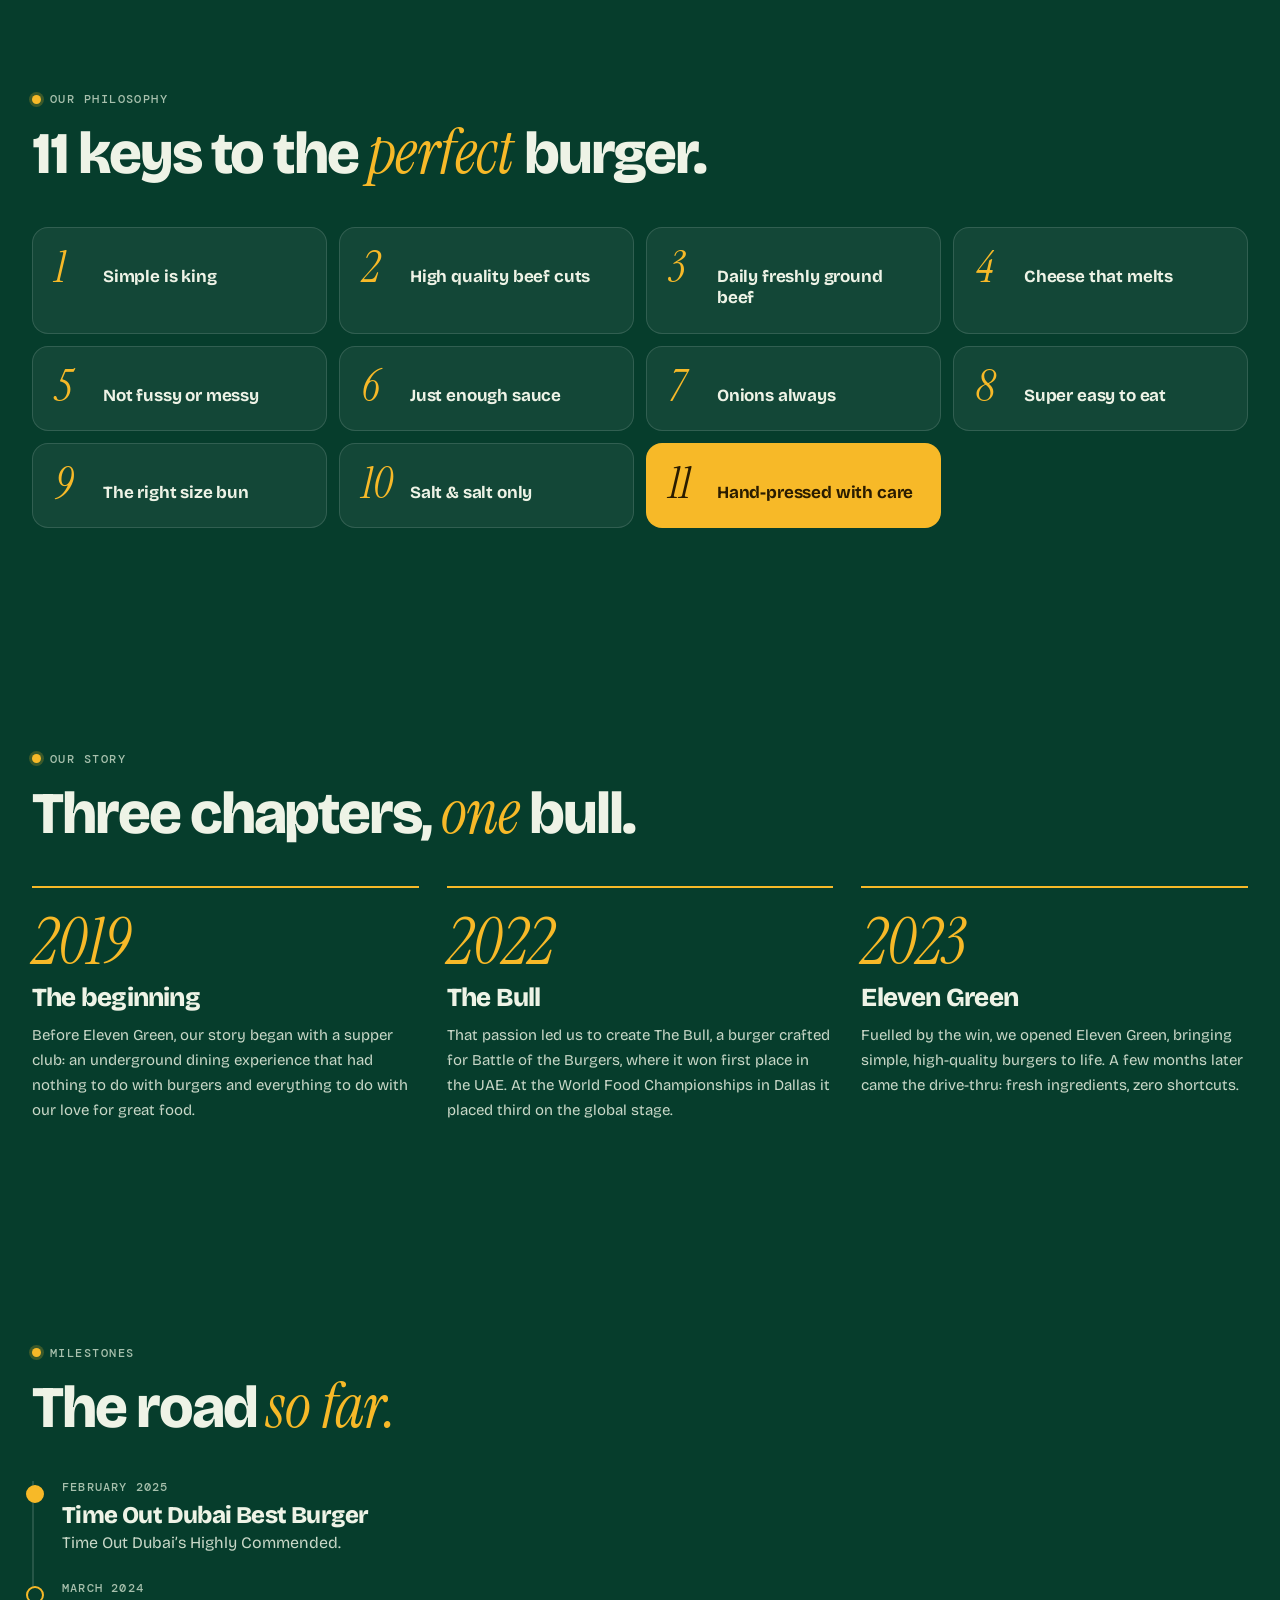
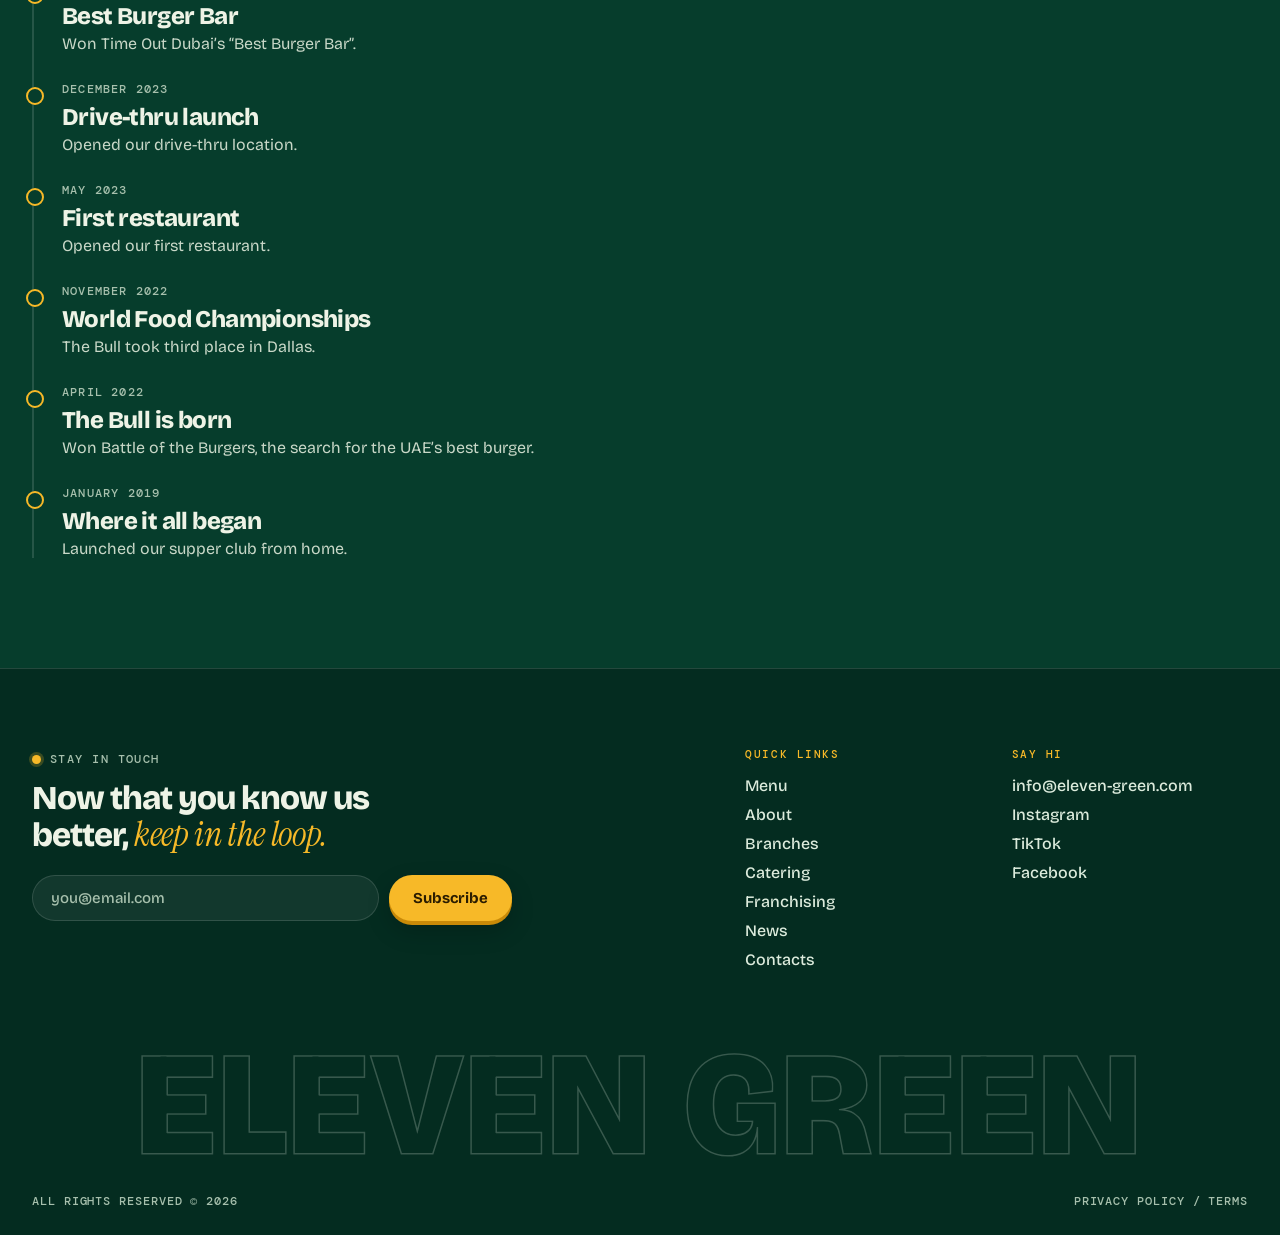
==== commit 59612789: "Add demo customer accounts Sign-up, sign-in, profile with favourite pick-up branch, order history sa" ====
--- a/about.html
+++ b/about.html
@@ -79,6 +79,7 @@
   </main>
   <footer id="site-footer"></footer>
   <script src="js/data.js"></script>
+  <script src="js/account.js"></script>
   <script src="js/site.js"></script>
 </body>
 </html>
--- a/css/base.css
+++ b/css/base.css
@@ -95,6 +95,16 @@
 }
 .nav a:not(.btn):hover, .nav a[aria-current="page"] { color: var(--text); background: rgba(255, 255, 255, 0.08); }
 .nav .nav-cta { display: none; }
+.acct-link {
+  display: inline-flex; align-items: center; gap: 8px; flex: none; text-decoration: none;
+  font: 500 12px/1 var(--f-mono); letter-spacing: 0.08em; text-transform: uppercase; color: var(--text);
+  padding: 9px 13px 9px 10px; border-radius: 999px; box-shadow: inset 0 0 0 1.5px var(--panel-line);
+  transition: box-shadow 0.15s, background 0.15s;
+}
+.acct-link:hover, .acct-link[aria-current="page"] { box-shadow: inset 0 0 0 1.5px var(--text); }
+.acct-link.is-in { background: rgba(247, 185, 40, 0.14); box-shadow: inset 0 0 0 1.5px rgba(247, 185, 40, 0.55); }
+.acct-link.is-in svg { color: var(--yellow); }
+.acct-label { max-width: 14ch; overflow: hidden; text-overflow: ellipsis; white-space: nowrap; }
 .head-cta { padding: 12px 20px; }
 .menu-toggle { display: none; }
 
@@ -113,6 +123,35 @@
 .lede { color: #d4e0d2; font-size: 17px; line-height: 1.65; max-width: 58ch; }
 .link-arrow { font: 500 13px/1 var(--f-mono); letter-spacing: 0.08em; text-transform: uppercase; color: var(--yellow); text-decoration: none; }
 .link-arrow:hover { text-decoration: underline; text-underline-offset: 4px; }
+
+/* light band (mint) — dark text and green accents instead of cream + yellow */
+.section-light {
+  --light-bg: #E6F3E6;
+  --light-ink: #142019;
+  --light-muted: #4f6457;
+  --light-line: rgba(20, 32, 25, 0.14);
+  --light-accent: #0b6446;
+  background: var(--light-bg); color: var(--light-ink);
+}
+/* one continuous band: no double gap, and cover the sub-pixel seam between the two sections */
+.section-light + .section-light { padding-top: 24px; box-shadow: 0 -2px 0 var(--light-bg); }
+.section-light .eyebrow { color: var(--light-muted); }
+.section-light .h2 em, .section-light .h3 em, .section-light .award h3 em { color: var(--light-accent); }
+.section-light .lede { color: #3a4c41; }
+.section-light .link-arrow { color: var(--light-accent); }
+.section-light .awards { border-color: var(--light-line); }
+.section-light .awards .award { border-color: var(--light-line); }  /* beats the responsive border rules */
+.section-light .award p { color: var(--light-muted); }
+.section-light .keys li { background: #fff; border-color: var(--light-line); box-shadow: 0 1px 0 rgba(20, 32, 25, 0.04); }
+.section-light .keys li:hover { background: #f6fbf5; }
+.section-light .k-no { color: var(--light-accent); }
+.section-light .keys li:last-child { background: var(--yellow); border-color: transparent; }
+.section-light .keys li:last-child .k-no { color: #2a1c00; }
+/* news cards: cream on mint is too close, so white cards with a hairline */
+.section-light .news-card { background: #fff; box-shadow: inset 0 0 0 1px var(--light-line); }
+.section-light .news-card:hover { box-shadow: inset 0 0 0 1px var(--light-line), 0 16px 28px rgba(20, 32, 25, 0.12); }
+.section-light .n-meta { color: #c2381f; }
+.section-light .n-more { color: var(--light-accent); }
 
 /* page hero (inner pages) */
 .page-hero { position: relative; padding: 96px 0 56px; overflow: hidden; }
@@ -149,6 +188,46 @@
 .sig-foot { display: flex; justify-content: space-between; align-items: baseline; border-top: 1.5px dashed rgba(20, 32, 25, 0.25); padding-top: 14px; }
 .sig-foot strong { font-weight: 800; font-size: 26px; letter-spacing: -0.02em; }
 .sig-foot a { font: 500 12px/1 var(--f-mono); letter-spacing: 0.08em; text-transform: uppercase; color: var(--red); text-decoration: none; }
+
+/* home greeting (like the original's "Hello Stranger!") */
+.hello-wrap:empty { display: none; }
+.hello {
+  display: flex; align-items: center; justify-content: space-between; gap: 20px 32px; flex-wrap: wrap;
+  padding: 22px 26px; margin: -40px 0 64px; border-radius: 18px;
+  background: var(--panel); border: 1px solid var(--panel-line);
+}
+.hello.is-in { border-color: rgba(247, 185, 40, 0.45); background: rgba(247, 185, 40, 0.07); }
+.hello-t { font-weight: 800; font-size: 26px; letter-spacing: -0.03em; }
+.hello-t em { color: var(--yellow); }
+.hello-d { color: #c9d8c8; font-size: 15px; margin-top: 4px; }
+.hello-d strong { color: var(--text); }
+.hello-a { display: flex; gap: 10px; flex-wrap: wrap; }
+
+/* account page (demo accounts) */
+.demo-note {
+  font: 400 13px/1.6 var(--f-mono); color: #2a1c00; background: var(--yellow);
+  border-radius: 12px; padding: 12px 16px; margin: 0 0 28px;
+}
+.acct-grid { display: grid; grid-template-columns: 1.25fr 0.75fr; gap: 24px; align-items: start; }
+.acct-card { max-width: none; margin: 0; }
+.acct-card h2 { margin-bottom: 4px; }
+.check { grid-column: 1 / -1; display: flex; gap: 10px; align-items: flex-start; font-size: 14.5px; line-height: 1.45; color: var(--ink); cursor: pointer; }
+.check input { width: 18px; height: 18px; margin: 1px 0 0; accent-color: var(--red); flex: none; }
+.check small { color: var(--ink-muted); }
+.form-error { margin-top: 14px; color: #b3261e; font-weight: 600; font-size: 14px; }
+.form-saved { margin-top: 14px; color: #1f7a3f; font-weight: 700; font-size: 14px; }
+.acct-dash { display: grid; grid-template-columns: 1fr 380px; gap: 32px; align-items: start; }
+.acct-orders { display: grid; grid-template-columns: repeat(2, 1fr); gap: 22px; }
+.acct-order { padding: 22px 22px 0; display: flex; flex-direction: column; gap: 8px; }
+.acct-order h3 { font-weight: 800; font-size: 24px; letter-spacing: -0.03em; text-transform: uppercase; }
+.ao-lines { font: 400 12.5px/1.6 var(--f-mono); color: #4c5249; }
+.ao-foot { display: flex; justify-content: space-between; align-items: baseline; gap: 10px; border-top: 1.5px dashed rgba(20, 32, 25, 0.22); padding-top: 12px; margin-top: 4px; }
+.ao-branch { font: 500 11.5px/1.4 var(--f-mono); color: var(--ink-muted); letter-spacing: 0.04em; }
+.ao-foot strong { font-weight: 800; font-size: 22px; white-space: nowrap; }
+.ao-again { align-self: flex-start; margin: 4px 0 6px; padding: 11px 18px; font-size: 14px; }
+.acct-empty { padding: 40px; border-radius: 18px; border: 1.5px dashed var(--panel-line); text-align: center; display: grid; gap: 16px; justify-items: center; color: var(--muted); }
+.acct-side { position: sticky; top: 96px; }
+.link-danger { margin-top: 18px; background: none; border: 0; padding: 0; cursor: pointer; font: 500 12px/1 var(--f-mono); letter-spacing: 0.06em; text-transform: uppercase; color: #b3261e; text-decoration: underline; text-underline-offset: 3px; }
 
 /* home menu (tabs + cards) */
 .mh-tabs { display: flex; gap: 8px; flex-wrap: wrap; margin-bottom: 26px; }
@@ -326,7 +405,7 @@
 .privacy { color: var(--muted); font-size: 13.5px; line-height: 1.65; }
 
 /* ---------- footer ---------- */
-.site-footer { background: var(--bg-deep); border-top: 1px solid var(--line); padding: 80px 0 28px; margin-top: 40px; overflow: hidden; }
+.site-footer { background: var(--bg-deep); border-top: 1px solid var(--line); padding: 80px 0 28px; margin-top: 0; overflow: hidden; }
 .f-top { display: grid; grid-template-columns: 1.3fr 1fr; gap: 60px; }
 .f-sub .h3 { max-width: 18ch; margin-bottom: 22px; }
 .inline-form { display: flex; gap: 10px; max-width: 480px; }
@@ -342,8 +421,13 @@
 .f-cols a { text-decoration: none; color: var(--mint); font-weight: 500; }
 .f-cols a:hover { color: var(--yellow); }
 .f-word {
-  font-weight: 800; font-size: clamp(64px, 14.2vw, 220px); letter-spacing: -0.05em; line-height: 0.8;
-  color: transparent; -webkit-text-stroke: 1.5px rgba(220, 235, 220, 0.22); white-space: nowrap;
+  /* Outline wordmark. The variable font builds letters like "E" from overlapping parts, so a plain
+     text-stroke draws their inner seams. Paint the stroke first, then fill with the footer colour on
+     top: the fill hides the seams and only the outer outline stays (half of a 3px stroke = 1.5px). */
+  font-weight: 800; font-size: clamp(40px, 11.4vw, 172px); letter-spacing: 0.02em; line-height: 0.9;
+  font-kerning: none; font-feature-settings: "kern" 0;
+  color: var(--bg-deep); -webkit-text-stroke: 3px rgba(220, 235, 220, 0.24); paint-order: stroke fill;
+  white-space: nowrap;
   margin: 70px 0 26px; text-align: center;
 }
 .f-bottom { display: flex; justify-content: space-between; gap: 20px; font: 500 11.5px/1 var(--f-mono); letter-spacing: 0.08em; text-transform: uppercase; color: var(--muted); flex-wrap: wrap; }
@@ -372,7 +456,8 @@
   .menu-toggle span { display: block; width: 18px; height: 2px; margin: 0 auto; background: var(--text); border-radius: 2px; transition: transform 0.25s; }
   .nav-open .menu-toggle span:first-child { transform: translateY(4px) rotate(45deg); }
   .nav-open .menu-toggle span:last-child { transform: translateY(-4px) rotate(-45deg); }
-  .head-cta { margin-left: auto; }
+  .acct-link { margin-left: auto; }
+  .head-cta { margin-left: 0; }
   .nav {
     position: fixed; inset: 72px 0 auto 0; margin: 0; flex-direction: column; align-items: stretch; gap: 0;
     background: var(--bg-deep); border-bottom: 1px solid var(--line); padding: 10px 16px 22px;
@@ -382,6 +467,8 @@
   .nav a:not(.btn) { font: 800 26px/1 var(--f-display); letter-spacing: -0.02em; text-transform: none; padding: 14px 6px; border-radius: 10px; color: var(--text); }
 
   .sig-grid, .branches, .values, .story, .mh-grid { grid-template-columns: 1fr 1fr; }
+  .acct-grid, .acct-dash { grid-template-columns: 1fr; }
+  .acct-side { position: static; }
   .split, .contact-grid, .f-top { grid-template-columns: 1fr; }
   .menu-grid { columns: 1; }
 }
@@ -391,6 +478,11 @@
   .brand { font-size: 18px; }
   .brand small { display: none; }
   .head-cta { padding: 11px 14px; font-size: 14px; }
+  .acct-link { padding: 0; width: 42px; height: 42px; justify-content: center; }
+  .acct-label { display: none; }
+  .acct-orders { grid-template-columns: 1fr; }
+  .hello { padding: 20px; margin: -24px 0 44px; }
+  .hello-t { font-size: 22px; }
   .section { padding: 72px 0; }
   .page-hero { padding: 64px 0 36px; }
   .page-hero::before { width: 420px; right: -220px; top: -140px; }
